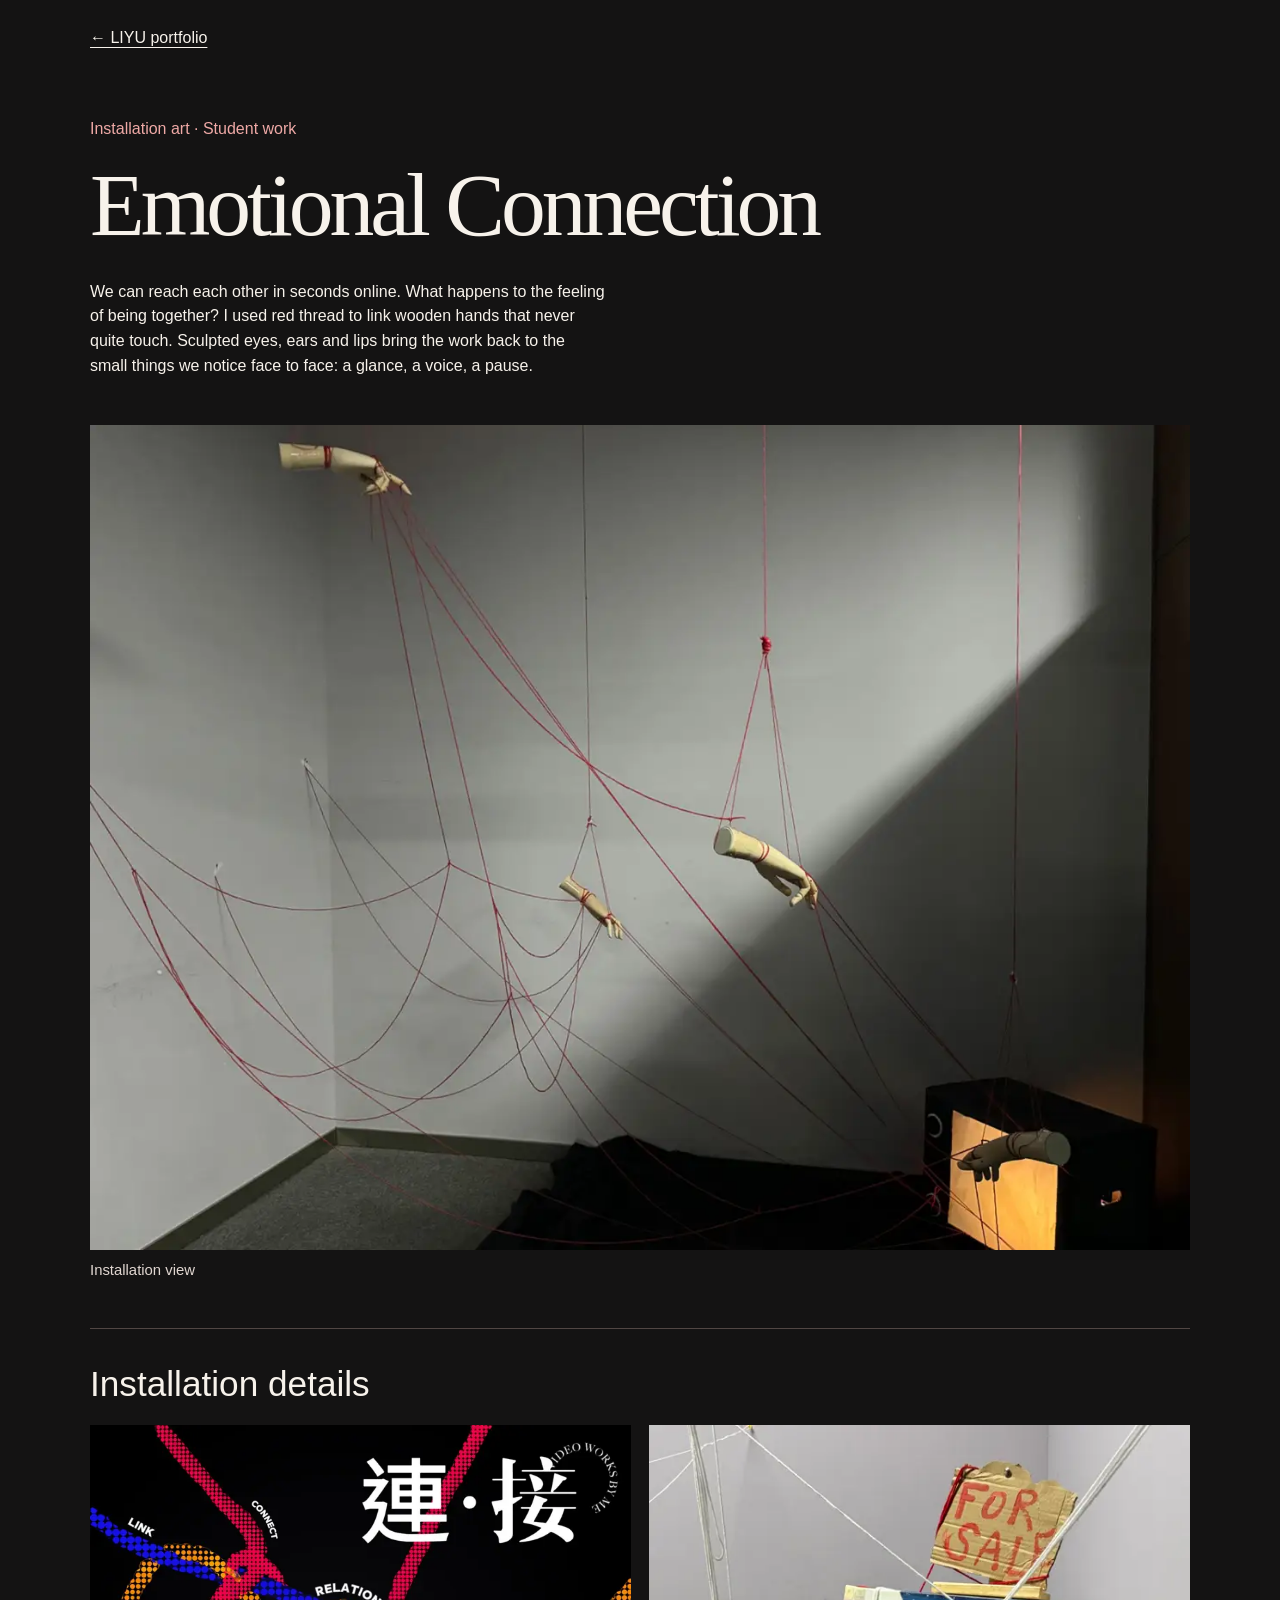
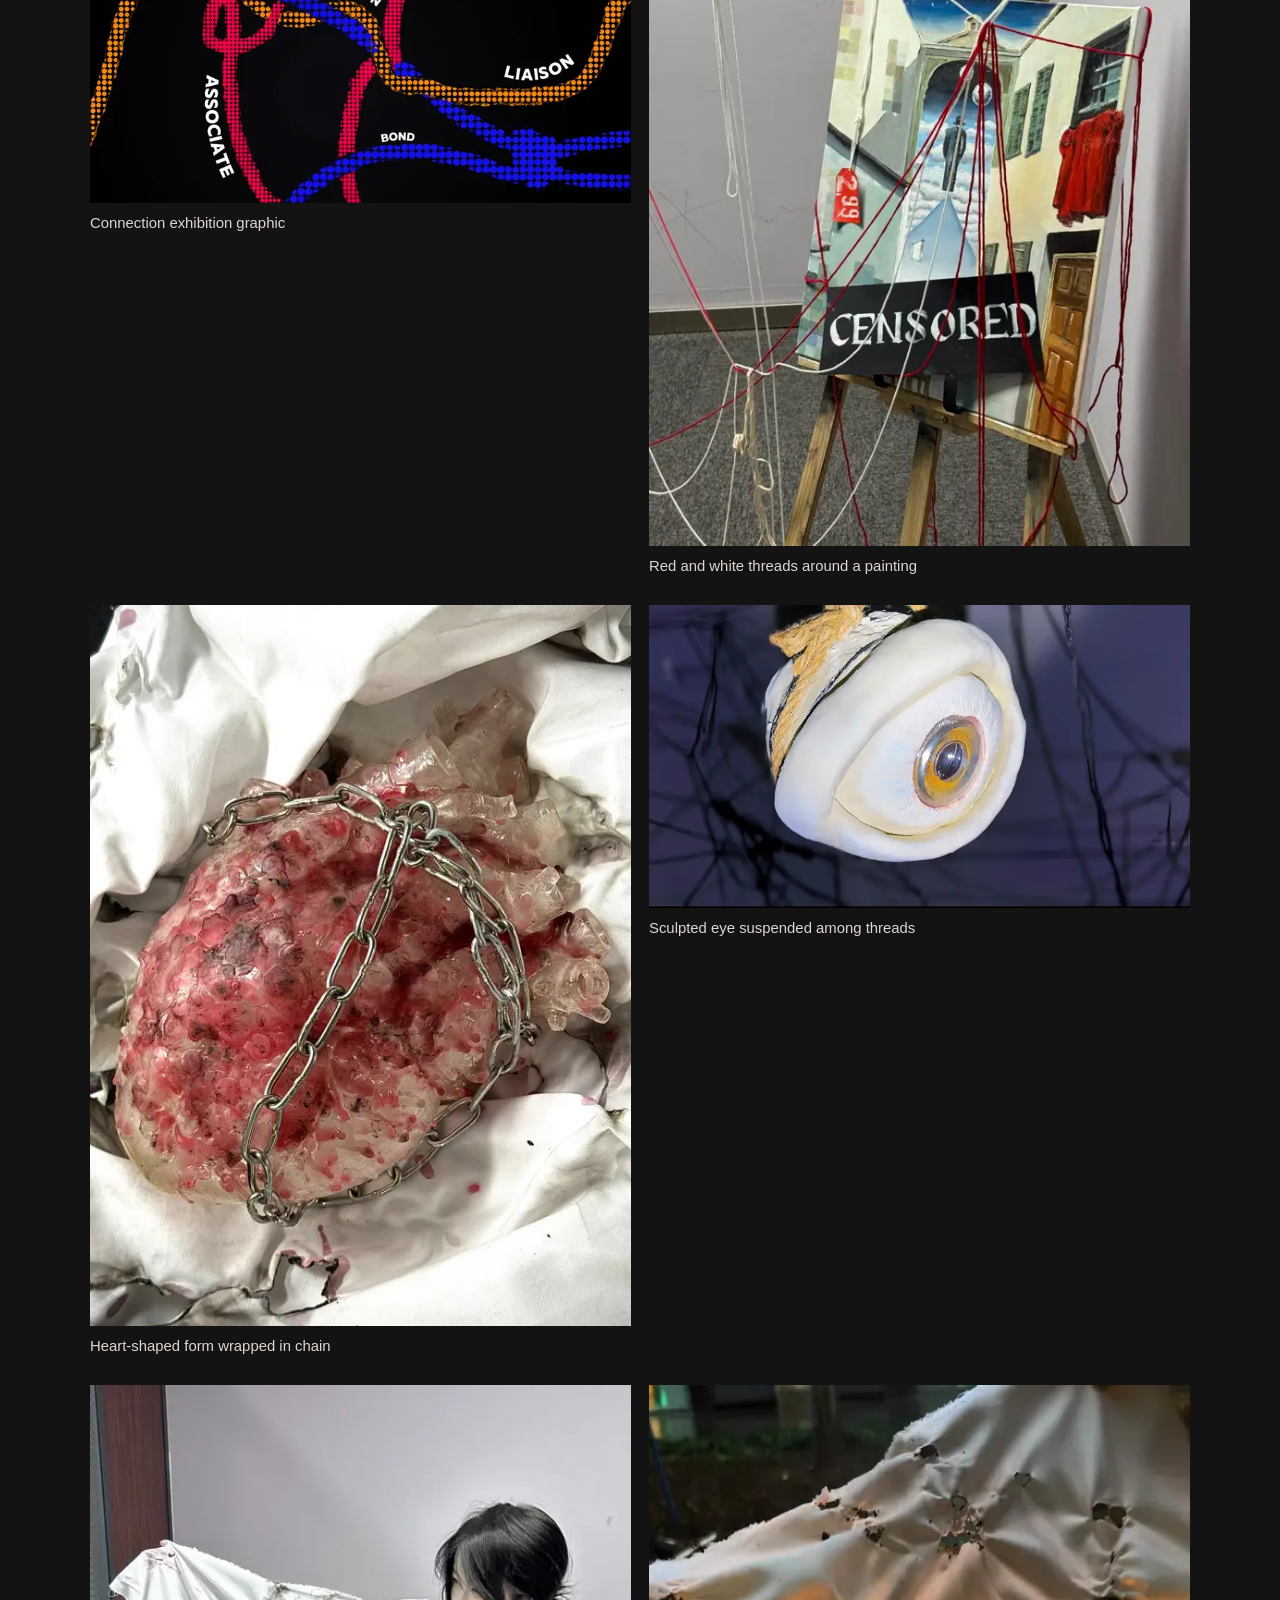
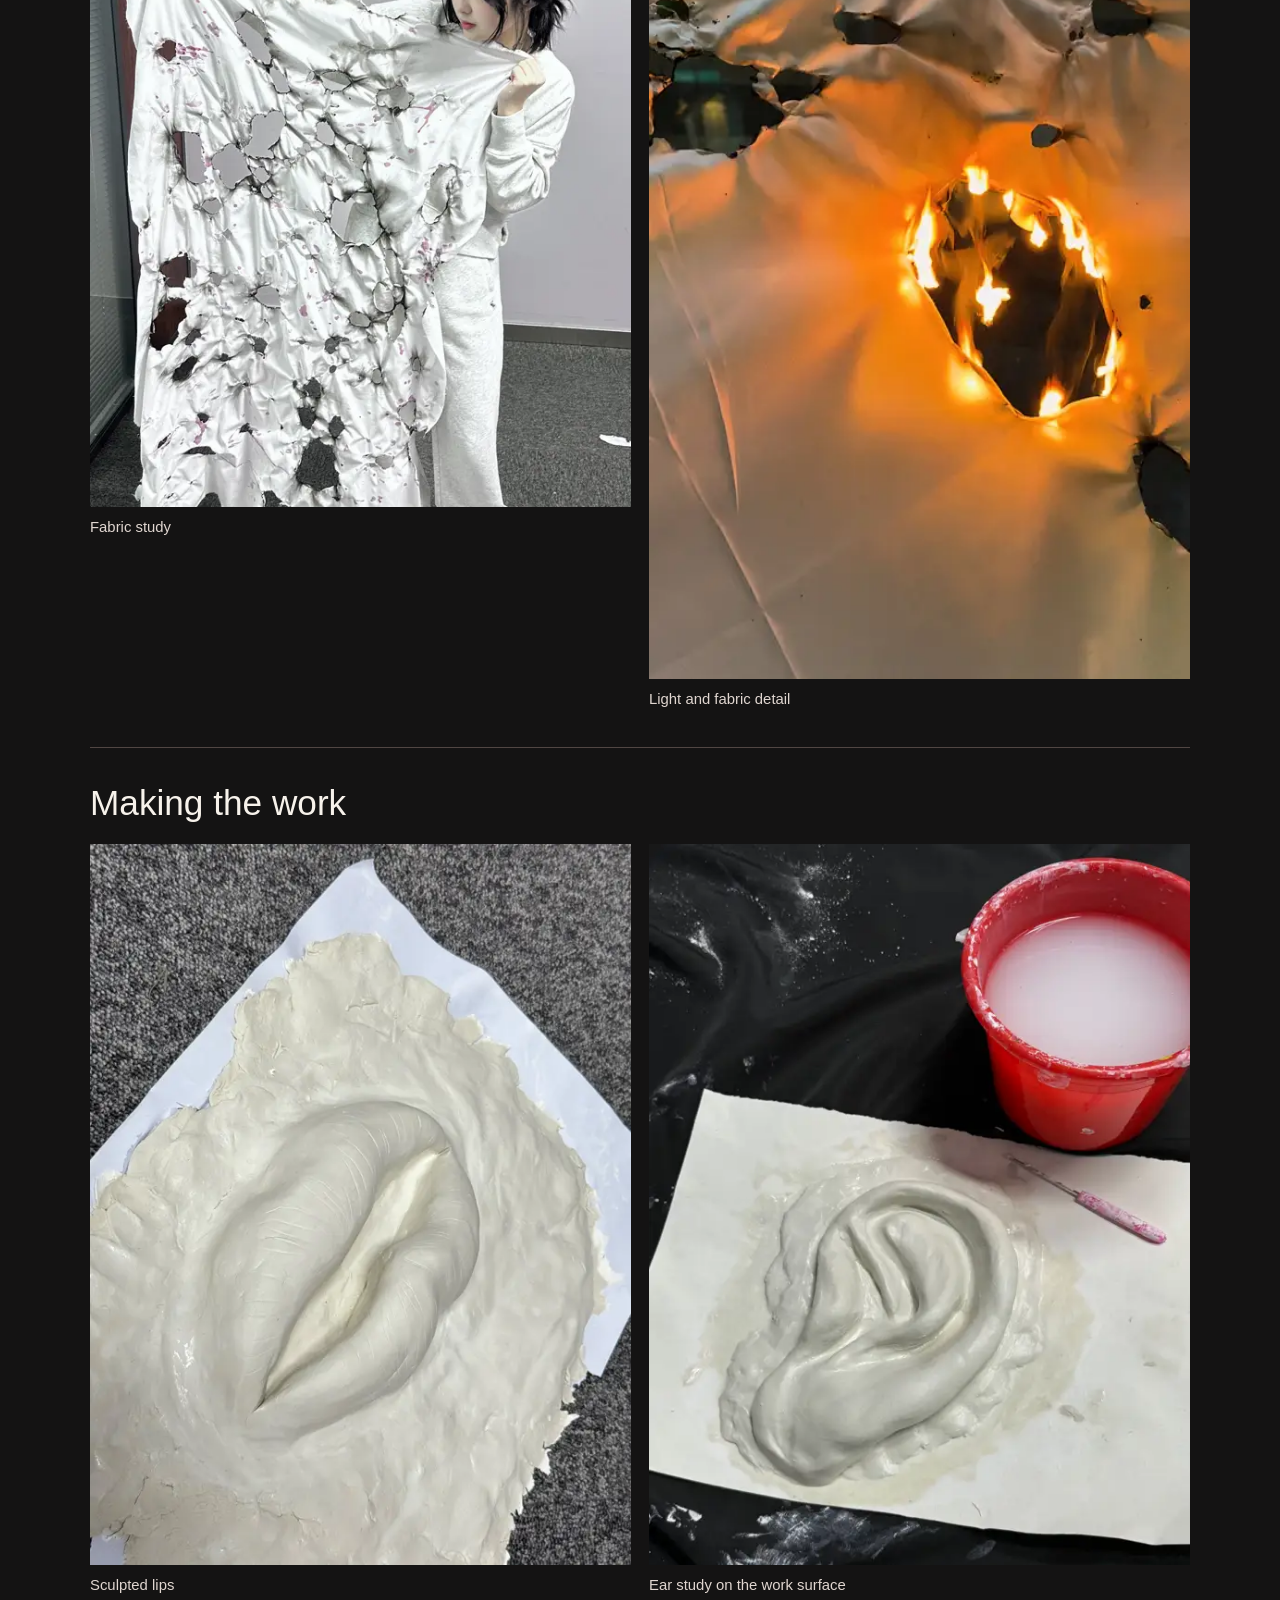
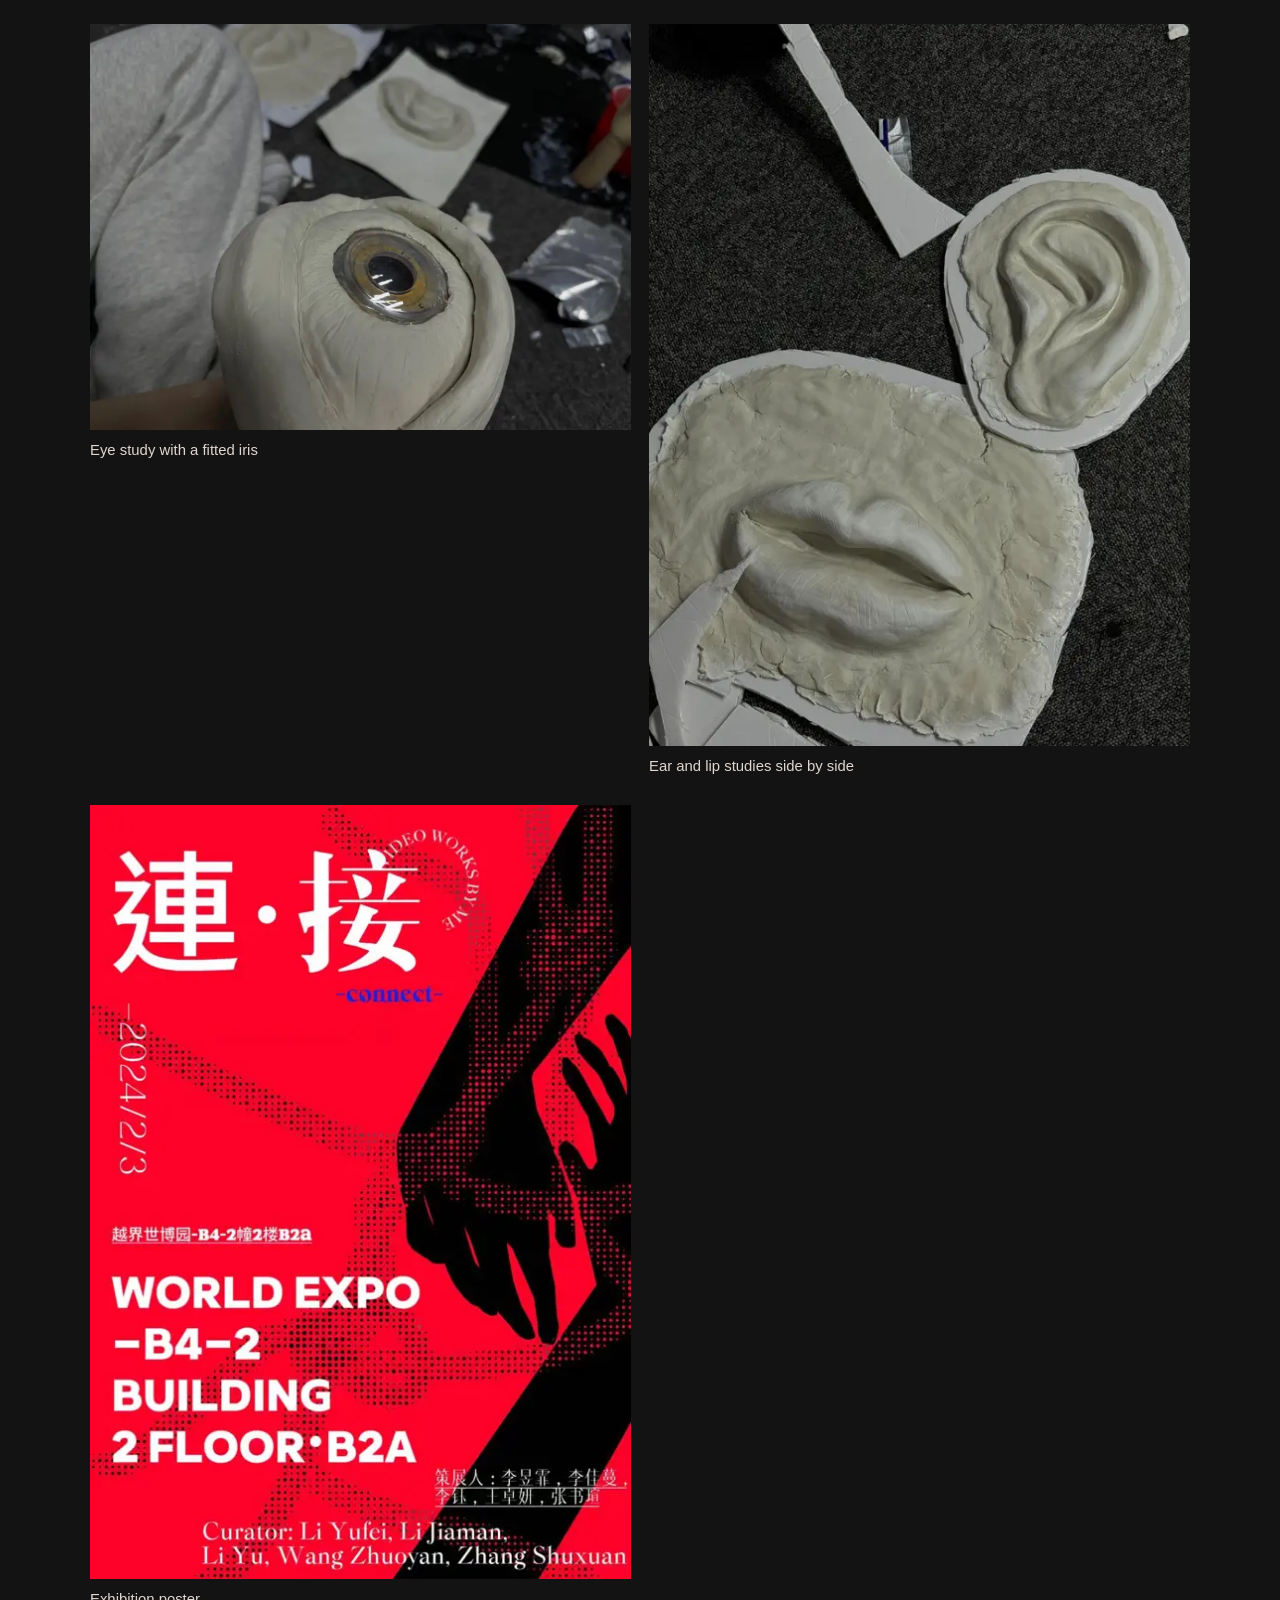
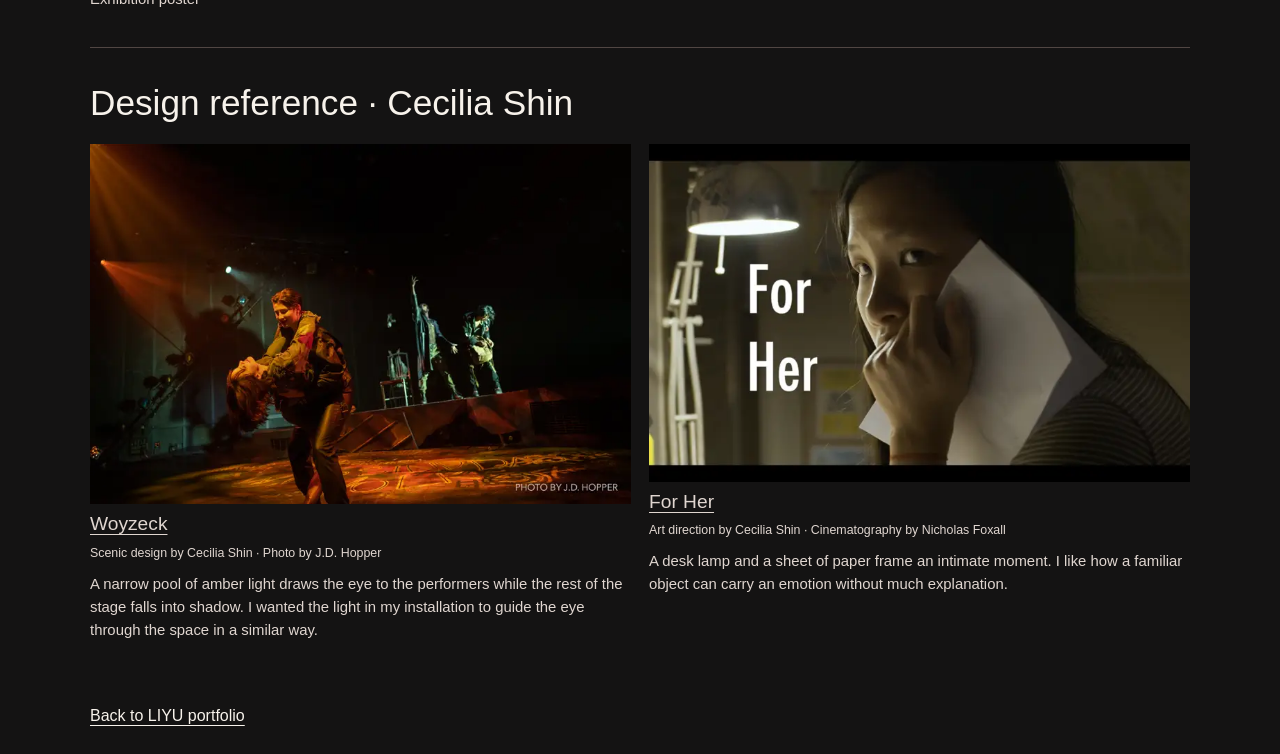
==== emotional-connection.html @ af2cf716 "Add Emotional Connection installation project and design references" ====
<!DOCTYPE html>
<html lang="en">
<head>
<meta charset="utf-8">
<meta name="viewport" content="width=device-width, initial-scale=1">
<title>Emotional Connection — LIYU</title>
<meta name="description" content="An installation by Li Yu about touch and emotional connection in the internet age.">
<style>
*{box-sizing:border-box}
body{margin:0;background:#141313;color:#f7f2eb;font:1rem/1.55 Arial,Helvetica,sans-serif}
main,nav,footer{width:min(1100px,calc(100% - 48px));margin:auto}
nav,footer{padding:26px 0}
a{color:inherit;text-underline-offset:4px}
a:focus-visible{outline:2px solid #efa9a6;outline-offset:5px}
header{padding:40px 0 30px}
header p{max-width:58ch}
.label{color:#efa9a6;margin:0}
h1,h2,h3{font-weight:500;line-height:1.1;margin:0}
h1{font-family:Georgia,serif;font-size:clamp(2.7rem,7vw,5.75rem);letter-spacing:-.045em;margin:.16em 0 .28em}
h2{font-size:clamp(1.45rem,3vw,2.2rem);margin-bottom:21px}
h3{font-size:1.2rem;margin-bottom:6px}
img{width:100%;height:auto;display:block;background:#282525}
figure{margin:0}
figcaption{margin-top:9px;color:#e0d6d0;font-size:.93rem}
figcaption p{margin:.6em 0 0}
section{padding:36px 0;border-top:1px solid #514643}
.wide{margin-bottom:46px}
.grid{display:grid;grid-template-columns:repeat(2,minmax(0,1fr));gap:27px 18px;align-items:start}

@media(max-width:560px){main,nav,footer{width:calc(100% - 32px)}.grid{grid-template-columns:1fr}header{padding-top:22px}}
</style>
</head>
<body>
<nav aria-label="Portfolio"><a href="./">← LIYU portfolio</a></nav>
<main>
<header>
<p class="label">Installation art · Student work</p>
<h1>Emotional Connection</h1>
<p>We can reach each other in seconds online. What happens to the feeling of being together? I used red thread to link wooden hands that never quite touch. Sculpted eyes, ears and lips bring the work back to the small things we notice face to face: a glance, a voice, a pause.</p>
</header>
<figure class="wide"><img src="[data-uri]" width="1280" height="960" alt="Wooden hands suspended among red threads in a room lit from the side" loading="eager" decoding="async"><figcaption>Installation view</figcaption></figure><section><h2>Installation details</h2><div class="grid"><figure><img src="[data-uri]" width="780" height="545" alt="Connection exhibition graphic" loading="lazy" decoding="async"><figcaption>Connection exhibition graphic</figcaption></figure><figure><img src="[data-uri]" width="585" height="780" alt="Red and white threads around a painting" loading="lazy" decoding="async"><figcaption>Red and white threads around a painting</figcaption></figure><figure><img src="[data-uri]" width="585" height="780" alt="Heart-shaped form wrapped in chain" loading="lazy" decoding="async"><figcaption>Heart-shaped form wrapped in chain</figcaption></figure><figure><img src="[data-uri]" width="780" height="437" alt="Sculpted eye suspended among threads" loading="lazy" decoding="async"><figcaption>Sculpted eye suspended among threads</figcaption></figure><figure><img src="[data-uri]" width="585" height="780" alt="Fabric study" loading="lazy" decoding="async"><figcaption>Fabric study</figcaption></figure><figure><img src="[data-uri]" width="472" height="780" alt="Light and fabric detail" loading="lazy" decoding="async"><figcaption>Light and fabric detail</figcaption></figure></div></section><section><h2>Making the work</h2><div class="grid"><figure><img src="[data-uri]" width="585" height="780" alt="Sculpted lips" loading="lazy" decoding="async"><figcaption>Sculpted lips</figcaption></figure><figure><img src="[data-uri]" width="585" height="780" alt="Ear study on the work surface" loading="lazy" decoding="async"><figcaption>Ear study on the work surface</figcaption></figure><figure><img src="[data-uri]" width="780" height="585" alt="Eye study with a fitted iris" loading="lazy" decoding="async"><figcaption>Eye study with a fitted iris</figcaption></figure><figure><img src="[data-uri]" width="585" height="780" alt="Ear and lip studies side by side" loading="lazy" decoding="async"><figcaption>Ear and lip studies side by side</figcaption></figure><figure><img src="[data-uri]" width="545" height="780" alt="Exhibition poster" loading="lazy" decoding="async"><figcaption>Exhibition poster</figcaption></figure></div></section><section><h2>Design reference · Cecilia Shin</h2><div class="grid"><figure><a href="https://www.ceciliashin.com/theater"><img src="[data-uri]" width="780" height="520" alt="Performers on the Woyzeck stage under directional amber light" loading="lazy" decoding="async"></a><figcaption><h3><a href="https://www.ceciliashin.com/theater">Woyzeck</a></h3><small>Scenic design by Cecilia Shin · Photo by J.D. Hopper</small><p>A narrow pool of amber light draws the eye to the performers while the rest of the stage falls into shadow. I wanted the light in my installation to guide the eye through the space in a similar way.</p></figcaption></figure><figure><a href="https://www.ceciliashin.com/film"><img src="[data-uri]" width="780" height="488" alt="For Her film still showing a person holding an envelope beside a desk lamp" loading="lazy" decoding="async"></a><figcaption><h3><a href="https://www.ceciliashin.com/film">For Her</a></h3><small>Art direction by Cecilia Shin · Cinematography by Nicholas Foxall</small><p>A desk lamp and a sheet of paper frame an intimate moment. I like how a familiar object can carry an emotion without much explanation.</p></figcaption></figure></div></section></main><footer><a href="./">Back to LIYU portfolio</a></footer></body></html>
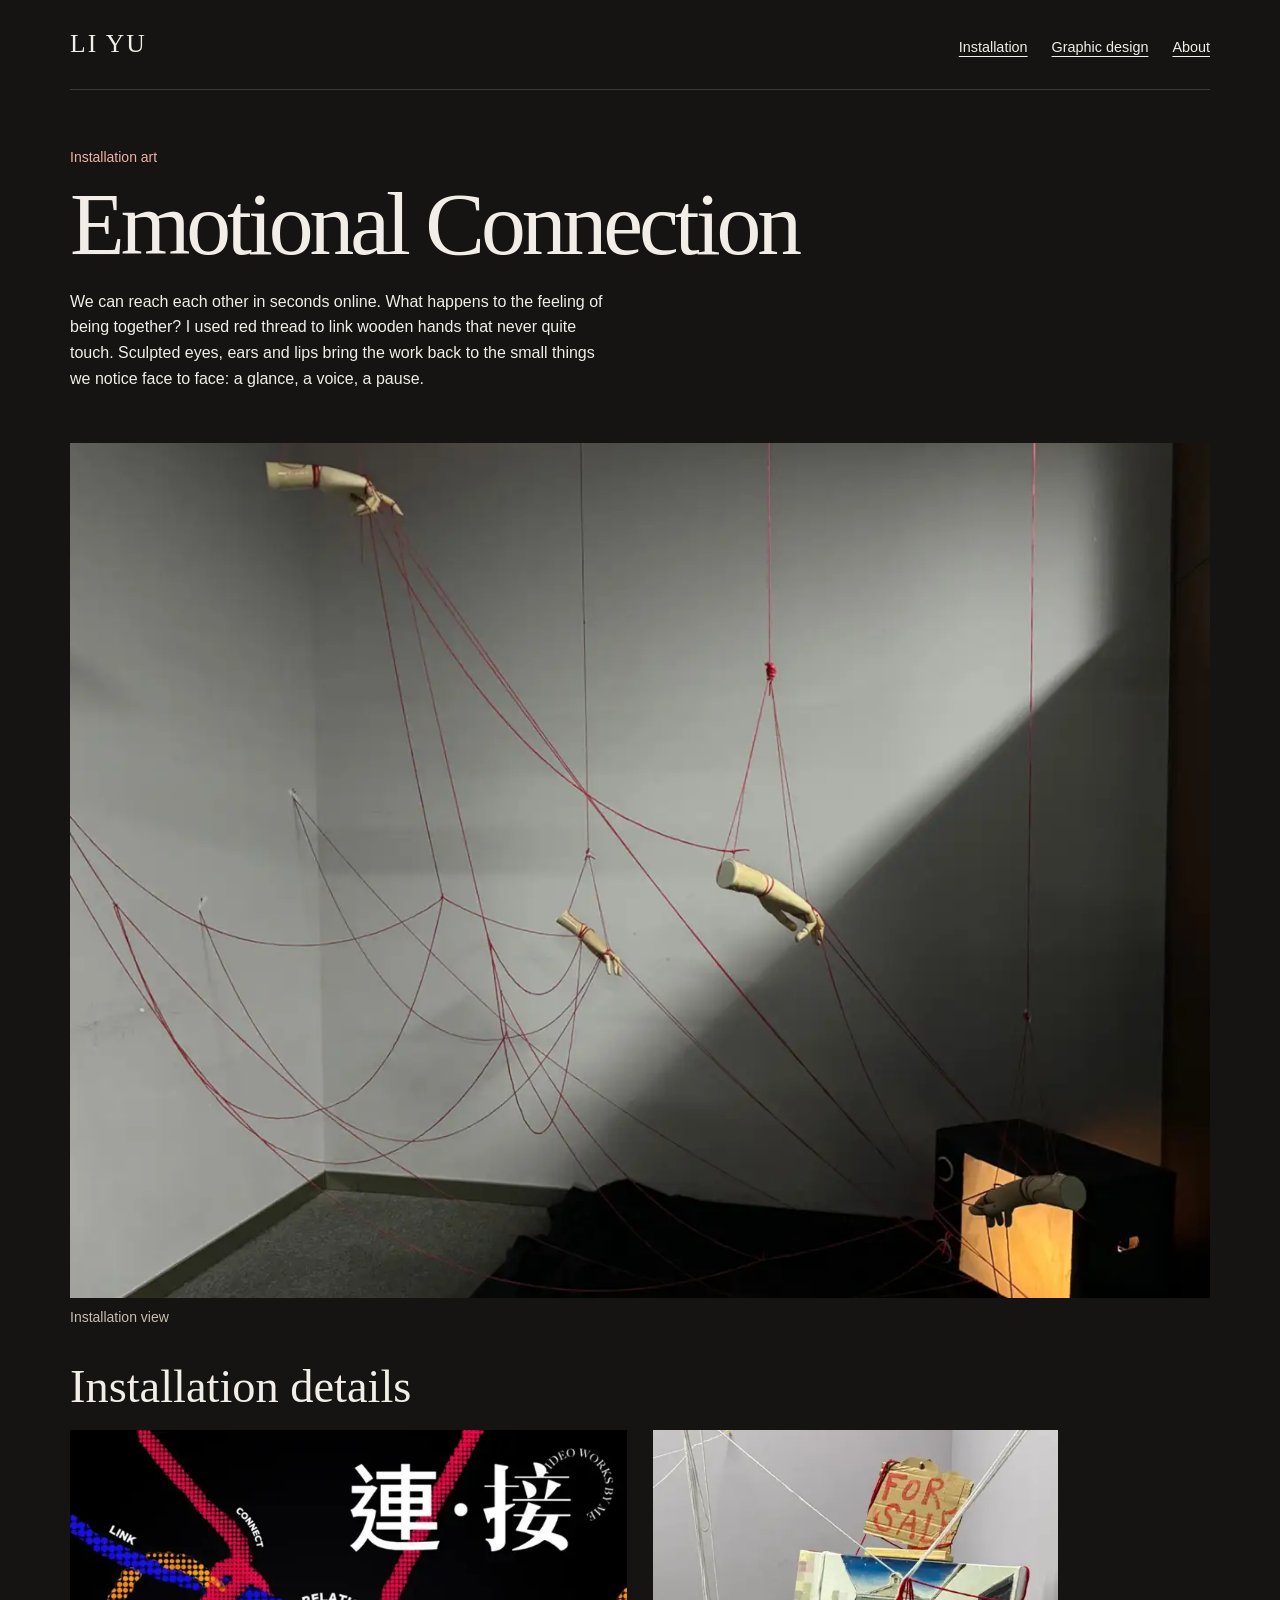
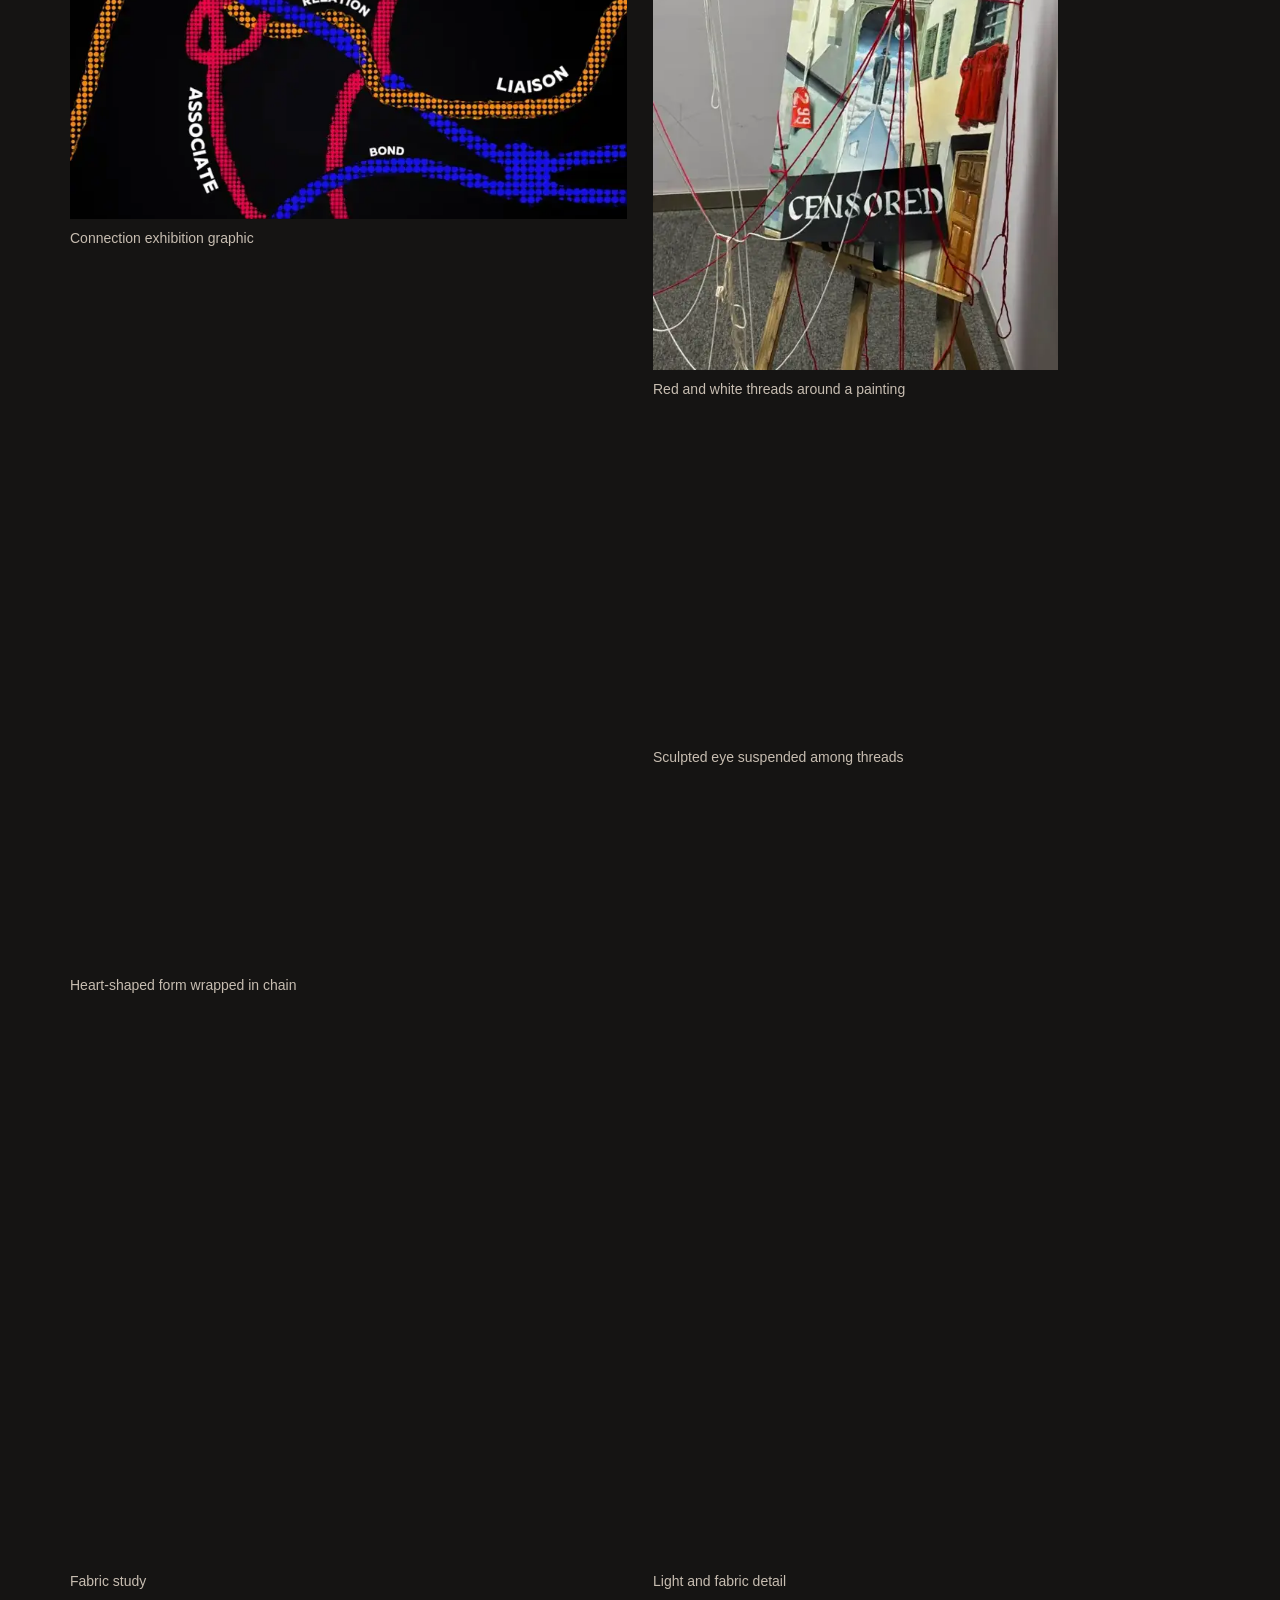
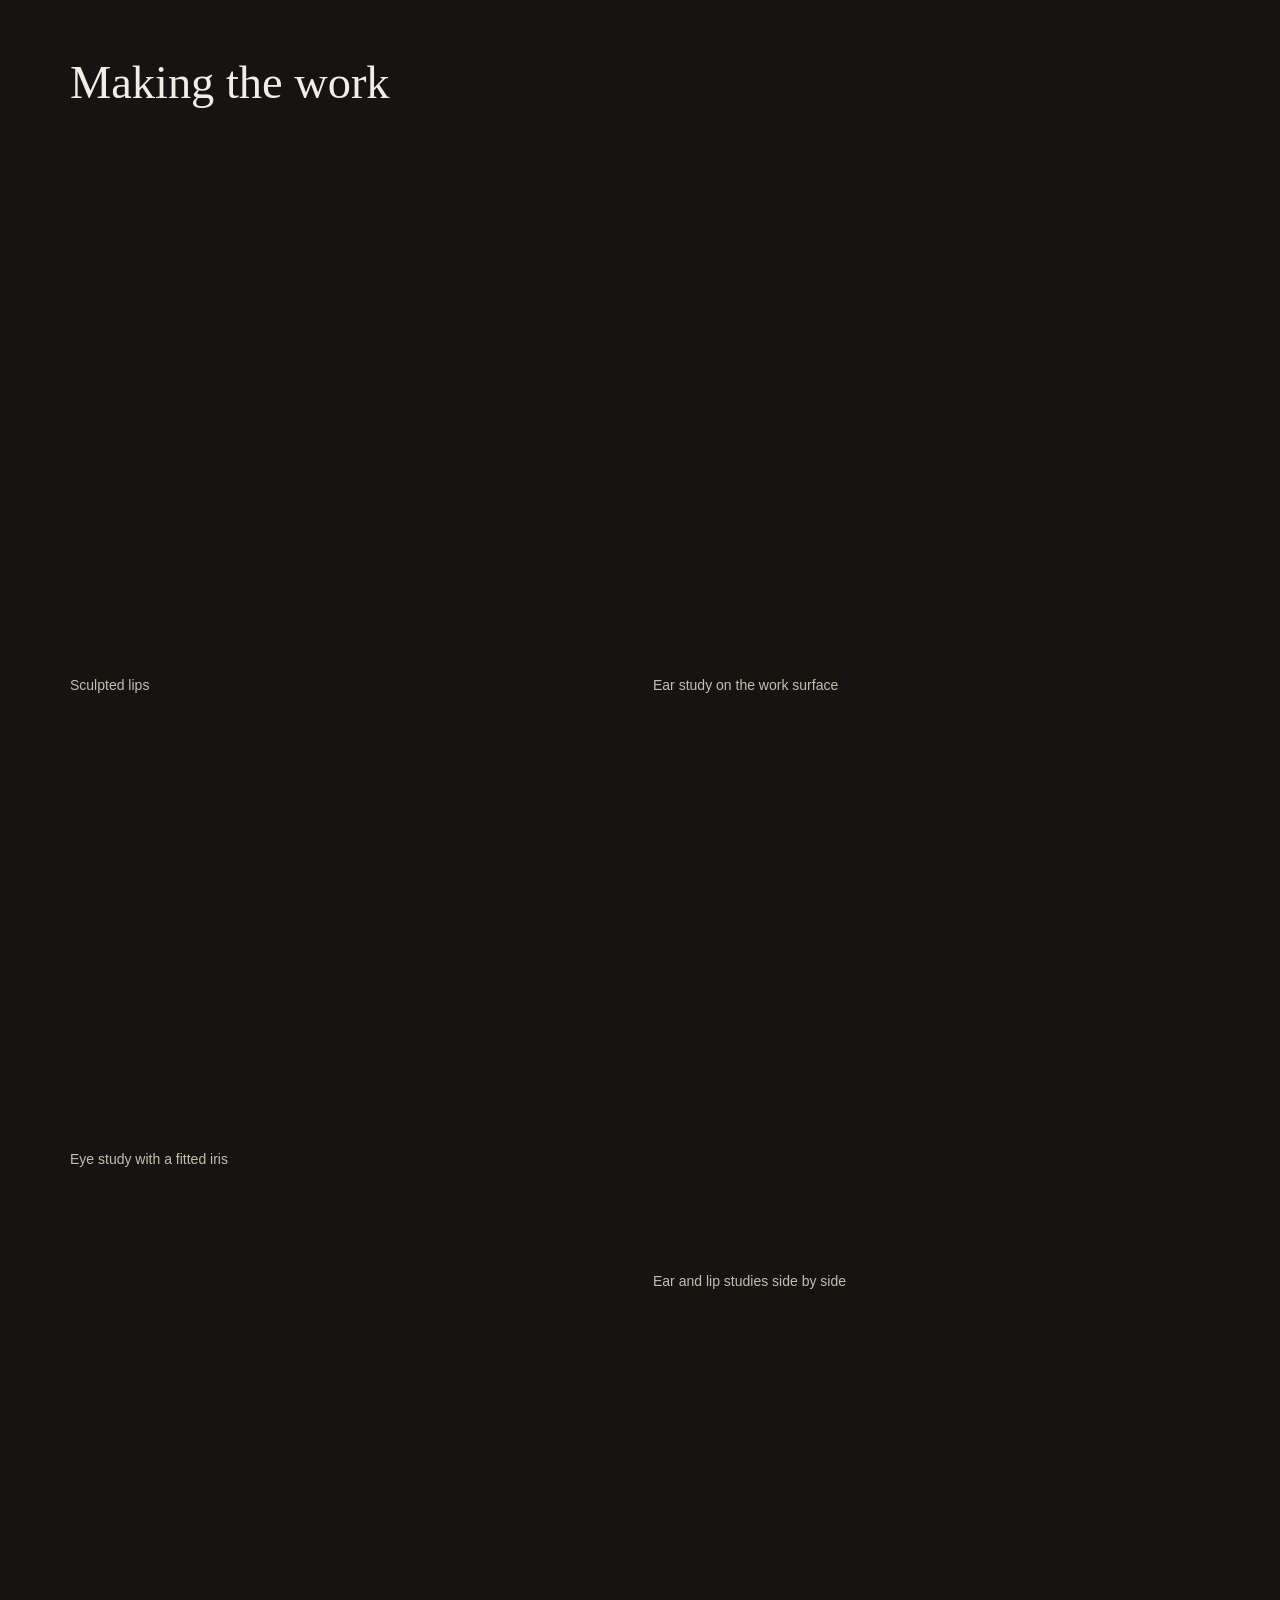
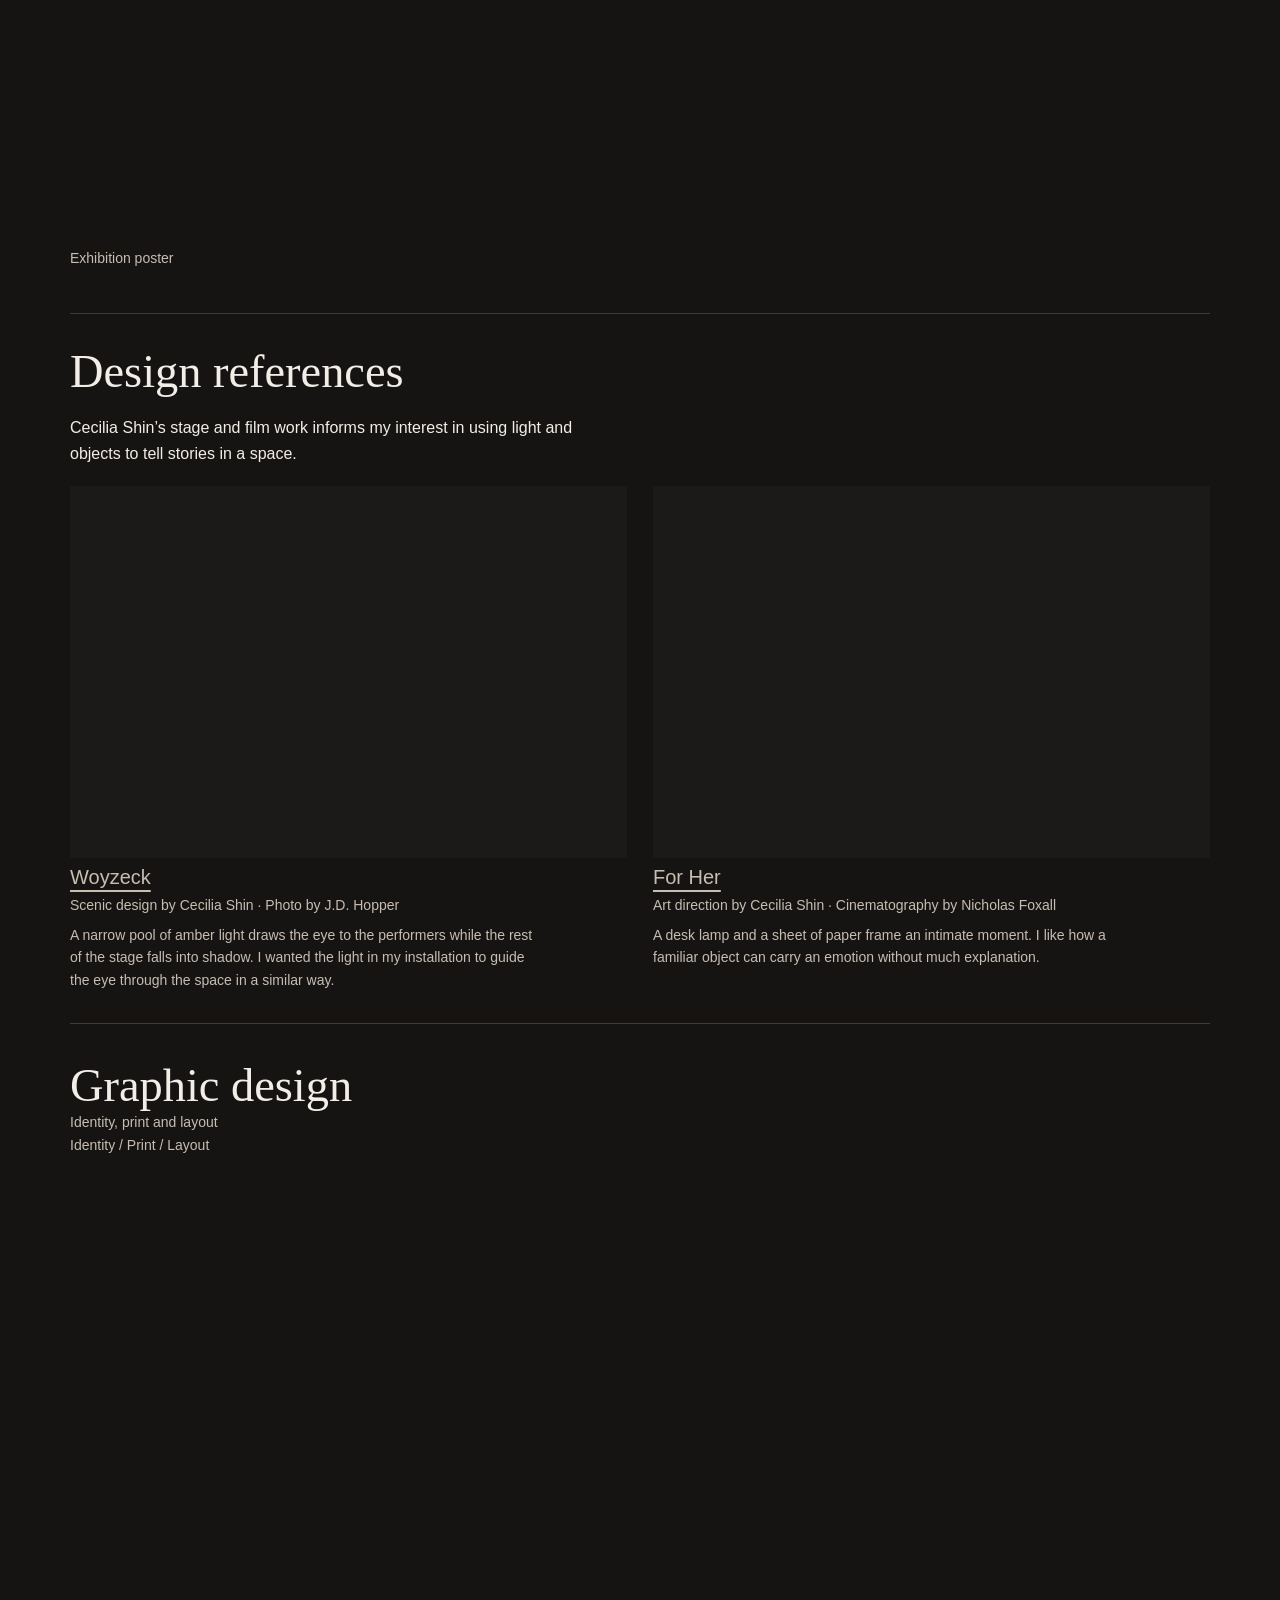
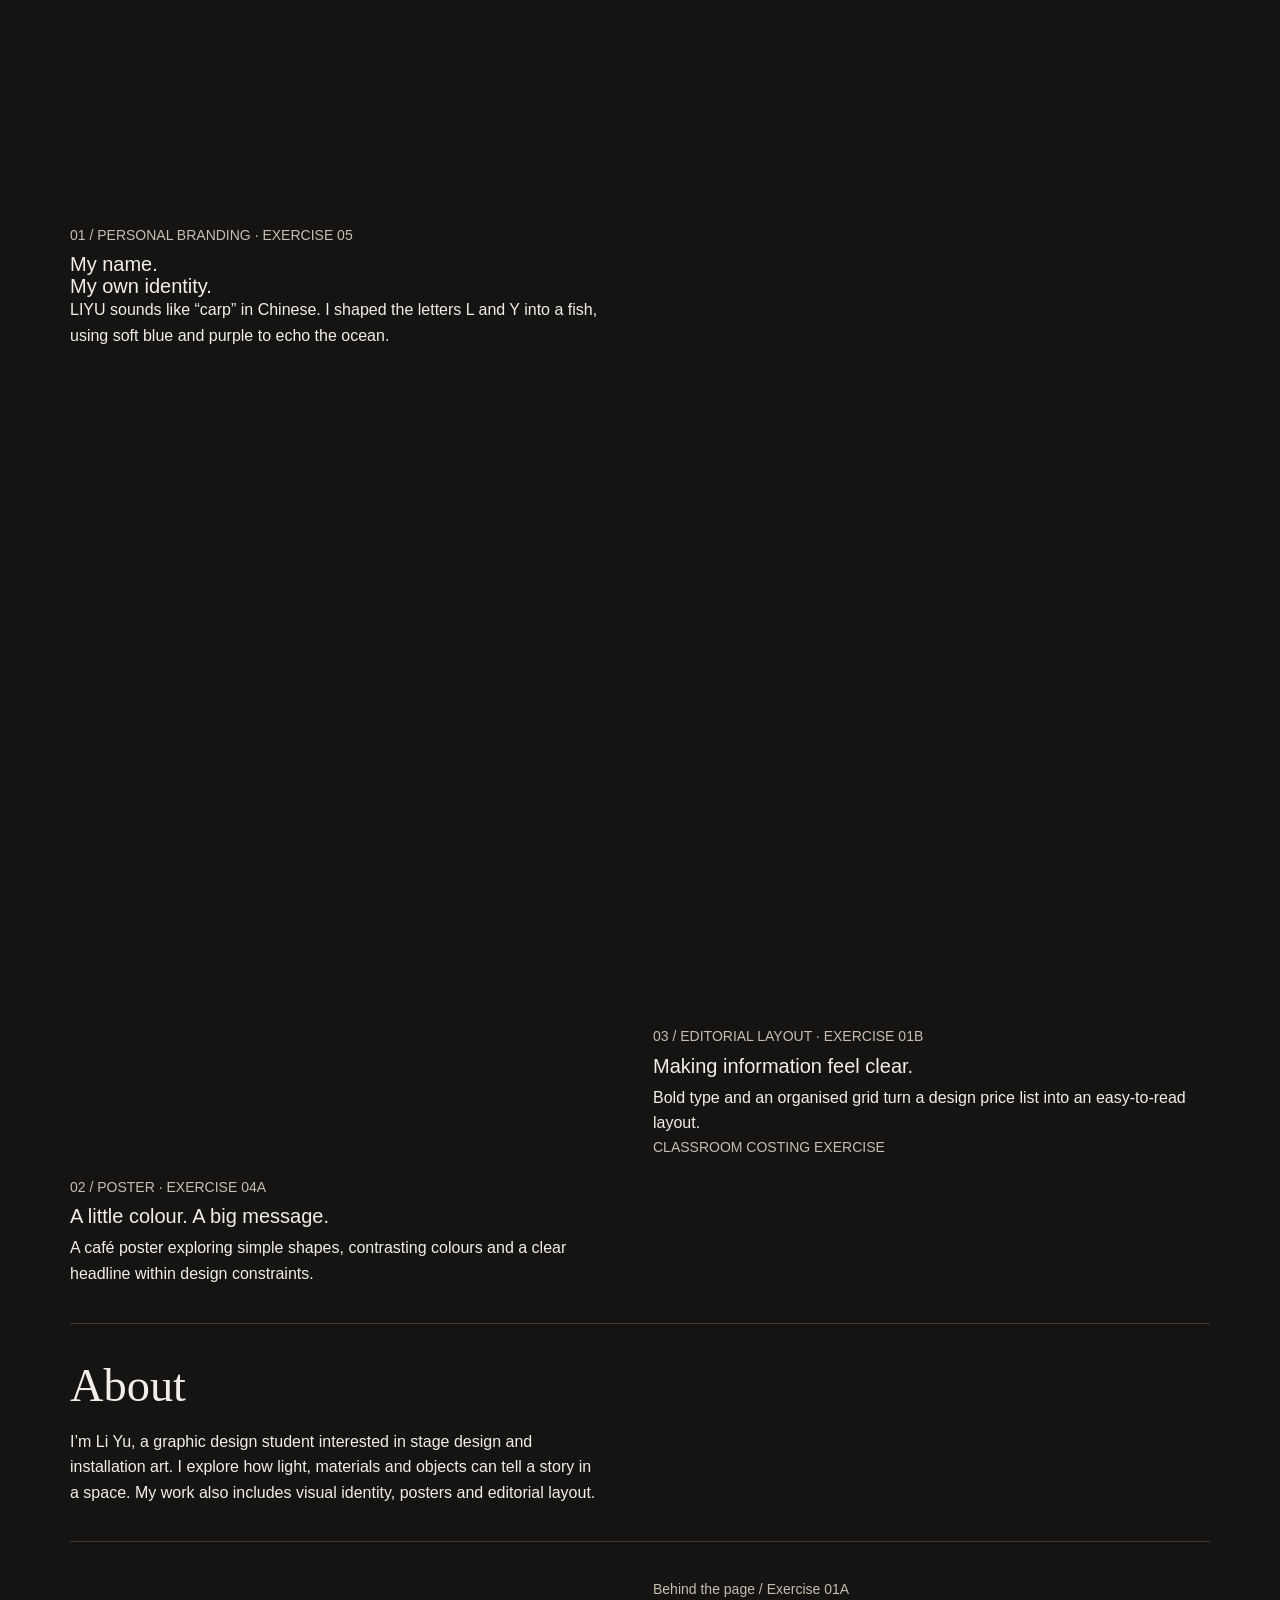
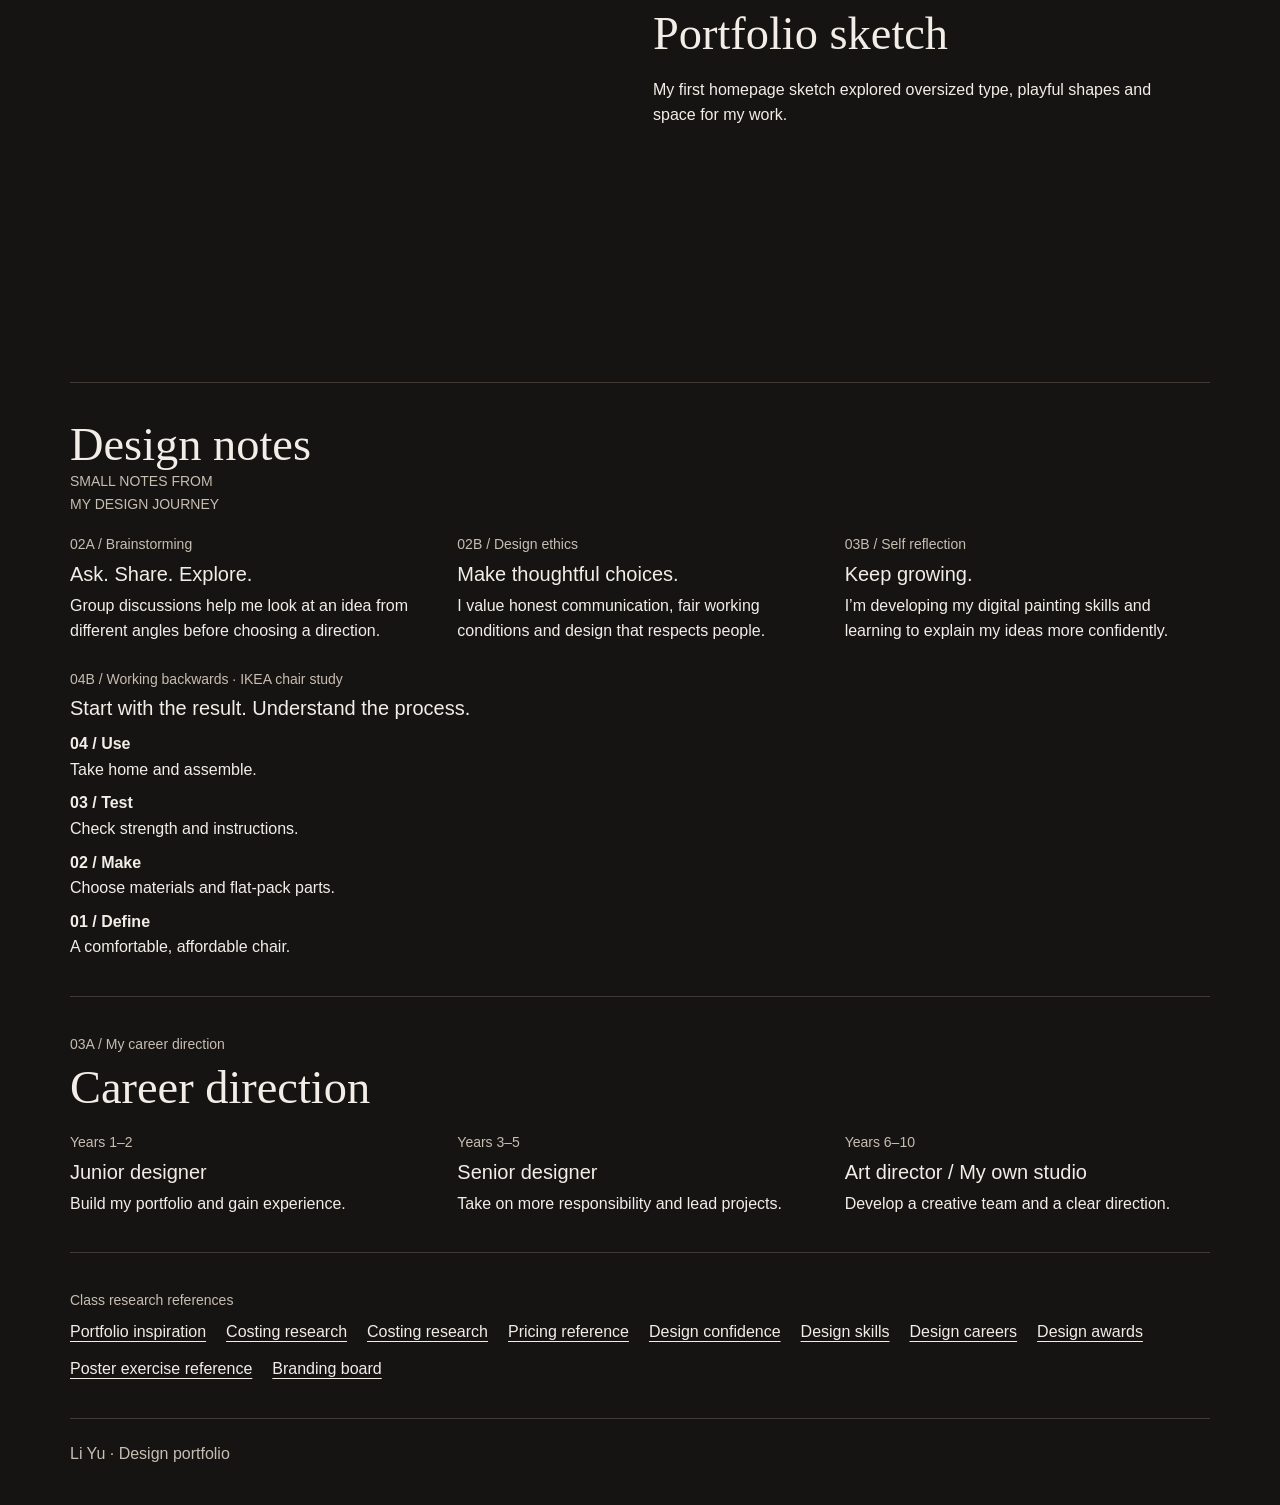
==== commit 2b2c9767: "Forward the old project URL to the integrated portfolio" ====
--- a/emotional-connection.html
+++ b/emotional-connection.html
@@ -1,41 +1 @@
-<!DOCTYPE html>
-<html lang="en">
-<head>
-<meta charset="utf-8">
-<meta name="viewport" content="width=device-width, initial-scale=1">
-<title>Emotional Connection — LIYU</title>
-<meta name="description" content="An installation by Li Yu about touch and emotional connection in the internet age.">
-<style>
-*{box-sizing:border-box}
-body{margin:0;background:#141313;color:#f7f2eb;font:1rem/1.55 Arial,Helvetica,sans-serif}
-main,nav,footer{width:min(1100px,calc(100% - 48px));margin:auto}
-nav,footer{padding:26px 0}
-a{color:inherit;text-underline-offset:4px}
-a:focus-visible{outline:2px solid #efa9a6;outline-offset:5px}
-header{padding:40px 0 30px}
-header p{max-width:58ch}
-.label{color:#efa9a6;margin:0}
-h1,h2,h3{font-weight:500;line-height:1.1;margin:0}
-h1{font-family:Georgia,serif;font-size:clamp(2.7rem,7vw,5.75rem);letter-spacing:-.045em;margin:.16em 0 .28em}
-h2{font-size:clamp(1.45rem,3vw,2.2rem);margin-bottom:21px}
-h3{font-size:1.2rem;margin-bottom:6px}
-img{width:100%;height:auto;display:block;background:#282525}
-figure{margin:0}
-figcaption{margin-top:9px;color:#e0d6d0;font-size:.93rem}
-figcaption p{margin:.6em 0 0}
-section{padding:36px 0;border-top:1px solid #514643}
-.wide{margin-bottom:46px}
-.grid{display:grid;grid-template-columns:repeat(2,minmax(0,1fr));gap:27px 18px;align-items:start}
-
-@media(max-width:560px){main,nav,footer{width:calc(100% - 32px)}.grid{grid-template-columns:1fr}header{padding-top:22px}}
-</style>
-</head>
-<body>
-<nav aria-label="Portfolio"><a href="./">← LIYU portfolio</a></nav>
-<main>
-<header>
-<p class="label">Installation art · Student work</p>
-<h1>Emotional Connection</h1>
-<p>We can reach each other in seconds online. What happens to the feeling of being together? I used red thread to link wooden hands that never quite touch. Sculpted eyes, ears and lips bring the work back to the small things we notice face to face: a glance, a voice, a pause.</p>
-</header>
-<figure class="wide"><img src="[data-uri]" width="1280" height="960" alt="Wooden hands suspended among red threads in a room lit from the side" loading="eager" decoding="async"><figcaption>Installation view</figcaption></figure><section><h2>Installation details</h2><div class="grid"><figure><img src="[data-uri]" width="780" height="545" alt="Connection exhibition graphic" loading="lazy" decoding="async"><figcaption>Connection exhibition graphic</figcaption></figure><figure><img src="[data-uri]" width="585" height="780" alt="Red and white threads around a painting" loading="lazy" decoding="async"><figcaption>Red and white threads around a painting</figcaption></figure><figure><img src="[data-uri]" width="585" height="780" alt="Heart-shaped form wrapped in chain" loading="lazy" decoding="async"><figcaption>Heart-shaped form wrapped in chain</figcaption></figure><figure><img src="[data-uri]" width="780" height="437" alt="Sculpted eye suspended among threads" loading="lazy" decoding="async"><figcaption>Sculpted eye suspended among threads</figcaption></figure><figure><img src="[data-uri]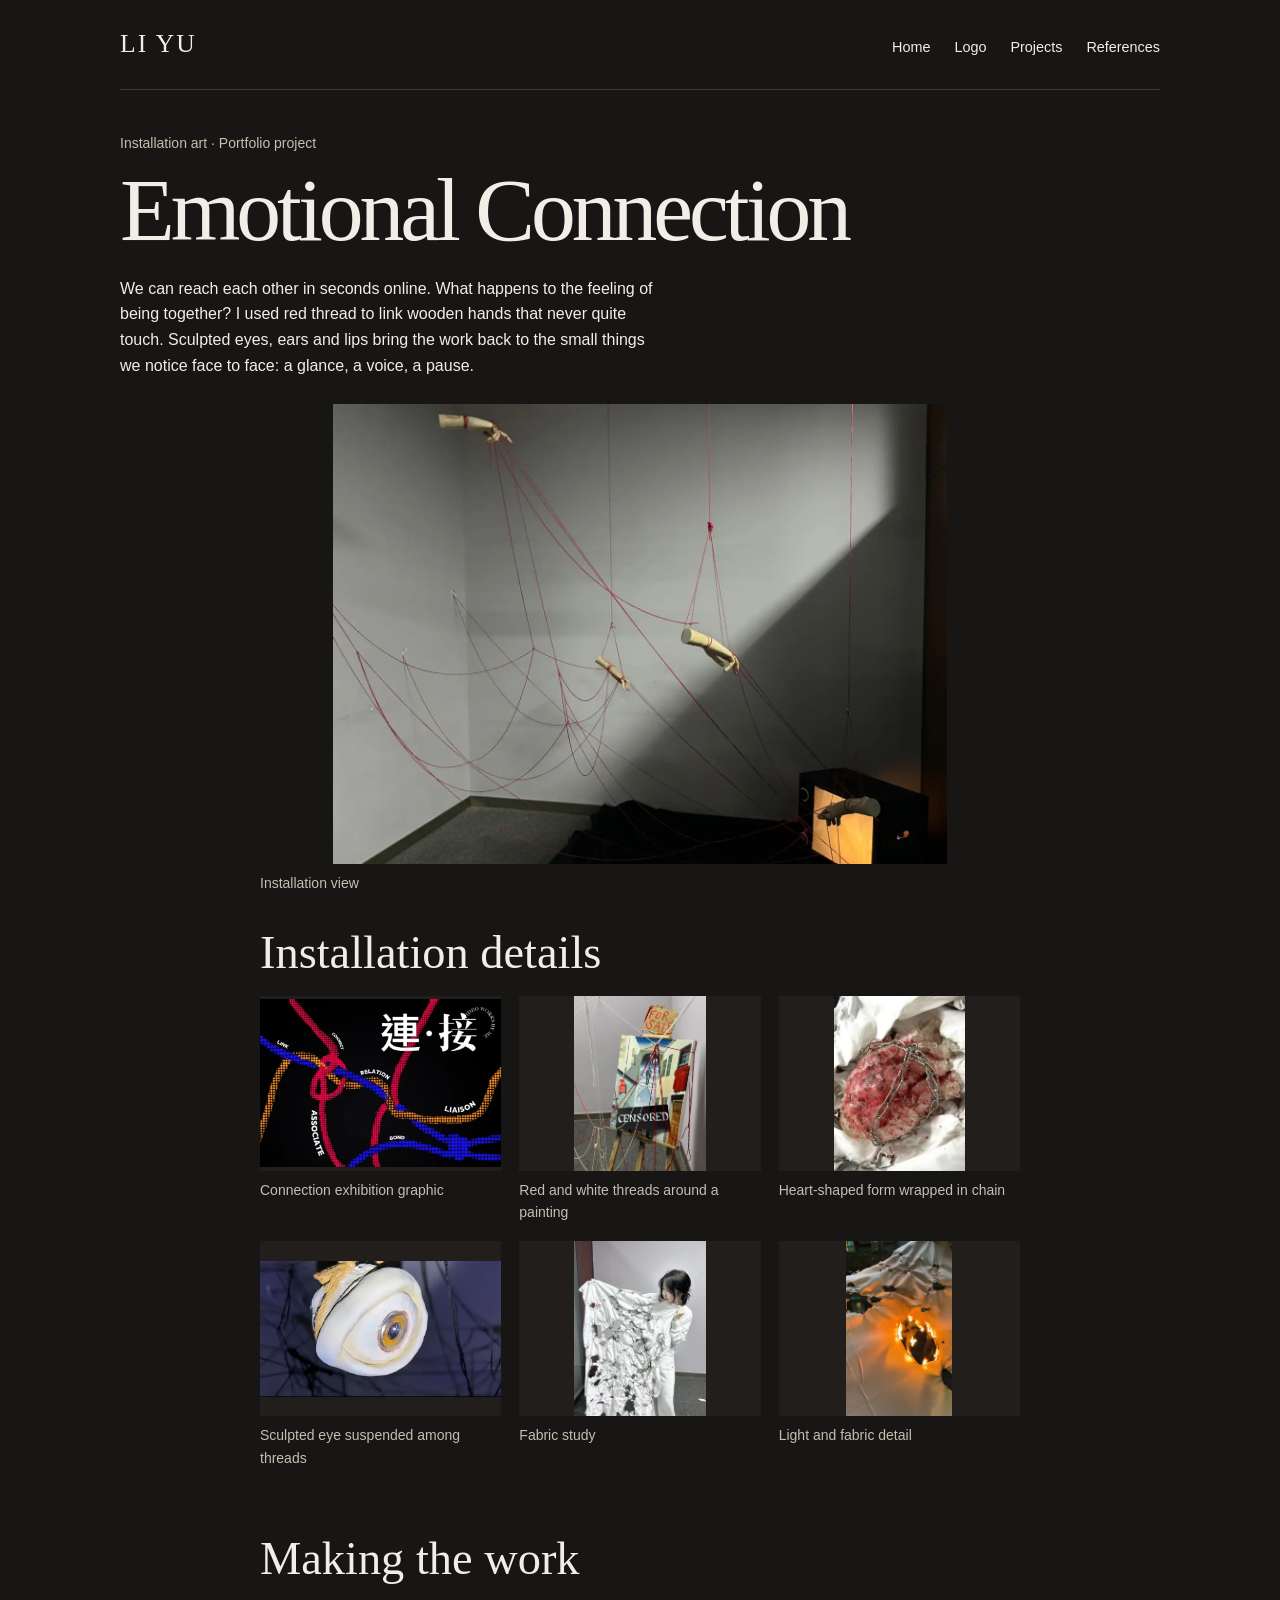
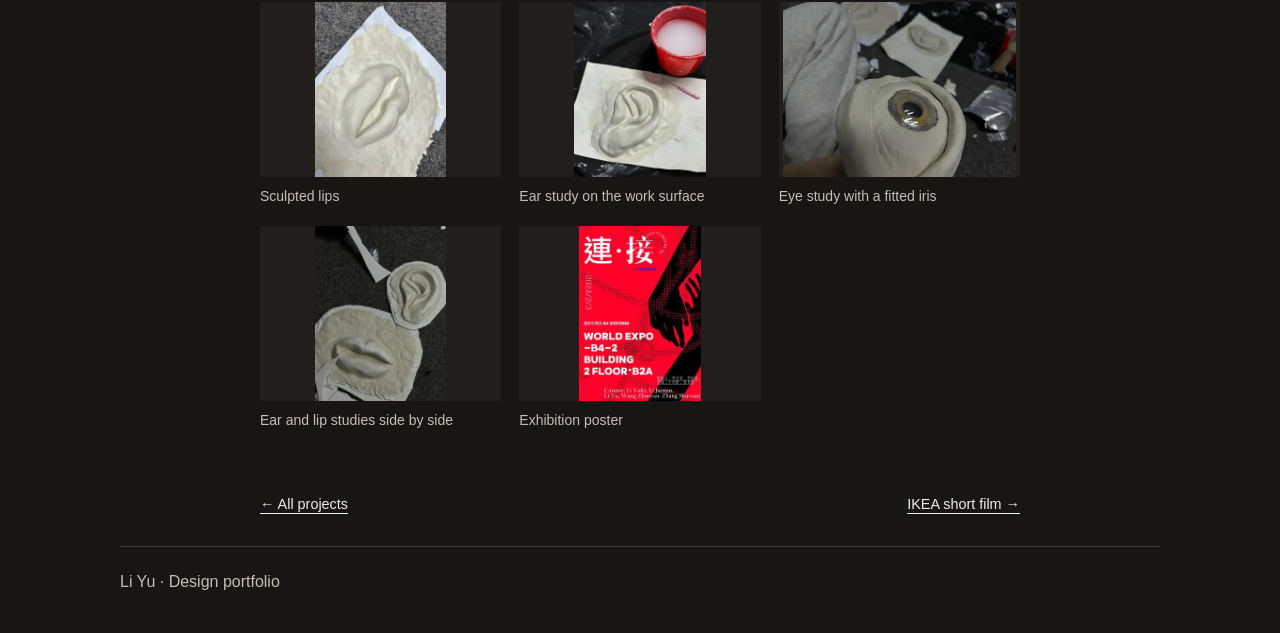
==== commit 6824fab6: "Present installation in a compact project gallery" ====
--- a/emotional-connection.html
+++ b/emotional-connection.html
@@ -1 +1,86 @@
-<!doctype html><html lang="en"><meta charset="utf-8"><meta name="viewport" content="width=device-width,initial-scale=1"><meta http-equiv="refresh" content="0; url=./#installation"><title>Emotional Connection — Li Yu</title><a href="./#installation">View Emotional Connection in the LIYU portfolio</a></html>
+<!doctype html><html lang="en"><head><meta charset="utf-8"><meta name="viewport" content="width=device-width,initial-scale=1"><title>Emotional Connection | Li Yu</title><style>
+:root{color-scheme:dark;--ink:#f2eee7;--muted:#c7bdb1;--line:#403934;--accent:#efb1a5}
+*{box-sizing:border-box}
+body{margin:0;background:#151413;color:var(--ink);font:1rem/1.6 Arial,Helvetica,sans-serif}
+.site-header,main,.site-footer{width:min(1140px,calc(100% - 64px));margin-inline:auto}
+.site-header{display:flex;align-items:baseline;justify-content:space-between;gap:16px;flex-wrap:wrap;padding:24px 0;border-bottom:1px solid var(--line)}
+.site-name{font-family:Georgia,serif;font-size:1.6rem;letter-spacing:.08em;text-decoration:none}
+nav{display:flex;gap:12px 24px;flex-wrap:wrap;font-size:.9rem}
+a{color:inherit;text-underline-offset:.28em}
+a:hover{color:var(--accent)}
+a:focus-visible{outline:2px solid var(--accent);outline-offset:4px}
+section[id]{scroll-margin-top:18px}
+h1,h2,h3,p,figure{margin:0}
+h1,h2,h3{font-weight:400;line-height:1.1}
+h1,h2{font-family:Georgia,serif}
+h1{font-size:clamp(2.6rem,7vw,6rem);letter-spacing:-.045em}
+h2{font-size:clamp(1.65rem,4vw,2.9rem)}
+h3{font-size:1.25rem}
+p{max-width:60ch}
+p+p{margin-top:.7em}
+img{display:block;width:100%;height:auto}
+figcaption,.mini-label,.eyebrow,small,.sectiontitle p{color:var(--muted);font-size:.875rem}
+figcaption{padding-top:8px}
+figcaption p{margin-top:8px}
+.eyebrow,.mini-label{display:block;margin-bottom:7px}
+.lead{padding:56px 0 24px}
+.lead .eyebrow{color:var(--accent)}
+.lead p{margin:15px 0 28px}
+.gallery,.references{padding:32px 0}
+.gallery h2,.references h2,.process h2,.about h2,.sectiontitle,.future h2{margin-bottom:18px}
+.grid,.pair,.process-grid{display:grid;grid-template-columns:repeat(2,minmax(0,1fr));gap:26px;align-items:start}
+.gallery img{max-height:540px;object-fit:contain;object-position:left center}
+.gallery .poster img{max-height:520px}
+.references{border-top:1px solid var(--line);margin-top:12px}
+.reference-intro{margin-bottom:20px}
+.references h3{margin-bottom:6px}
+.references img{aspect-ratio:3/2;object-fit:contain;background:#1c1a18}
+main>section:not(.installation),.sources{border-top:1px solid var(--line);padding:36px 0}
+.feature{margin-bottom:30px}
+.feature img{max-height:650px;object-fit:contain;object-position:left center}
+.copy{padding-top:10px}
+.copy p,.note-card p,.timeline p{margin-top:8px}
+.notes,.timeline{display:grid;grid-template-columns:repeat(3,minmax(0,1fr));gap:22px}
+.chair{margin-top:24px}
+.chair-flow{display:grid;gap:8px;margin-top:12px}
+.sources p{max-width:none;display:flex;gap:12px 20px;flex-wrap:wrap}
+.site-footer{border-top:1px solid var(--line);padding:22px 0 38px;color:var(--muted)}
+@media(max-width:650px){.site-header,main,.site-footer{width:calc(100% - 32px)}.lead{padding-top:34px}.grid,.pair,.process-grid,.notes,.timeline{grid-template-columns:1fr}.site-header{padding:16px 0}}
+
+body{background:#171614}
+.site-header,main,.site-footer{width:min(1040px,calc(100% - 64px))}
+.site-header nav a{text-decoration:none}
+.site-header nav a:hover{text-decoration:underline}
+.home-intro{padding:70px 0 52px}
+.home-intro p,.project-intro p{margin-top:16px}
+.project-intro{padding:42px 0 26px}
+.work-grid,.art-row{display:grid;grid-template-columns:repeat(2,minmax(0,1fr));gap:24px;align-items:start}
+.art-row{align-items:center}
+.art-row img{max-height:530px;object-fit:contain;object-position:left center}
+.work-card{display:block;text-decoration:none}
+.work-card h3{margin:12px 0 4px}
+.work-card img{aspect-ratio:16/9;object-fit:cover}
+.work-card:hover img{opacity:.88}
+.project-media{width:min(760px,100%);margin-inline:auto}
+.project-media>.feature-image img{max-height:460px;object-fit:contain}
+.project-media .grid{grid-template-columns:repeat(3,minmax(0,1fr));gap:18px}
+.project-media .grid img{width:100%;height:clamp(100px,18vw,175px);object-fit:contain;object-position:center;background:#211e1b}
+.gallery figure a:focus-visible{display:block}
+.references .grid img{max-height:260px}
+.gallery figure a:hover img{opacity:.85}
+.end-nav{display:flex;justify-content:space-between;gap:16px;margin:30px auto}
+@media(max-width:650px){.site-header,main,.site-footer{width:calc(100% - 32px)}.art-row,.work-grid{grid-template-columns:1fr}.project-media .grid{grid-template-columns:repeat(2,minmax(0,1fr))}.home-intro{padding:44px 0 34px}}
+
+.gallery button{display:block;width:100%;border:0;padding:0;background:transparent;cursor:zoom-in}dialog{max-width:min(90vw,1000px);max-height:90vh;background:#211e1b;color:inherit;border:1px solid var(--line)}dialog::backdrop{background:#000b}dialog img{max-height:72vh;object-fit:contain}dialog button{margin-bottom:10px;padding:.35em .7em}</style></head>
+<body><header class="site-header"><a class="site-name" href="./">LI YU</a><nav aria-label="Portfolio"><a href="./">Home</a><a href="./#identity">Logo</a><a href="./#projects">Projects</a><a href="./#design-references">References</a></nav></header>
+<main><header class="project-intro"><span class="eyebrow">Installation art · Portfolio project</span><h1>Emotional Connection</h1><p>We can reach each other in seconds online. What happens to the feeling of being together? I used red thread to link wooden hands that never quite touch. Sculpted eyes, ears and lips bring the work back to the small things we notice face to face: a glance, a voice, a pause.</p></header><div class="project-media"><figure class="feature-image"><img src="[data-uri]" width="1280" height="960" alt="Wooden hands suspended among red threads in a room lit from the side" loading="eager" decoding="async"><figcaption>Installation view</figcaption></figure><section class="gallery"><h2>Installation details</h2><div class="grid"><figure><button type="button" data-enlarge="" aria-label="Enlarge Connection exhibition graphic"><img src="[data-uri]" width="740" height="517" alt="Connection exhibition graphic" loading="lazy" decoding="async"></button><figcaption>Connection exhibition graphic</figcaption></figure><figure><button type="button" data-enlarge="" aria-label="Enlarge Red and white threads around a painting"><img src="[data-uri]" width="555" height="740" alt="Red and white threads around a painting" loading="lazy" decoding="async"></button><figcaption>Red and white threads around a painting</figcaption></figure><figure><button type="button" data-enlarge="" aria-label="Enlarge Heart-shaped form wrapped in chain"><img src="[data-uri]" width="555" height="740" alt="Heart-shaped form wrapped in chain" loading="lazy" decoding="async"></button><figcaption>Heart-shaped form wrapped in chain</figcaption></figure><figure><button type="button" data-enlarge="" aria-label="Enlarge Sculpted eye suspended among threads"><img src="[data-uri]" width="740" height="415" alt="Sculpted eye suspended among threads" loading="lazy" decoding="async"></button><figcaption>Sculpted eye suspended among threads</figcaption></figure><figure><button type="button" data-enlarge="" aria-label="Enlarge Fabric study"><img src="[data-uri]" width="555" height="740" alt="Fabric study" loading="lazy" decoding="async"></button><figcaption>Fabric study</figcaption></figure><figure><button type="button" data-enlarge="" aria-label="Enlarge Light and fabric detail"><img src="[data-uri]" width="448" height="740" alt="Light and fabric detail" loading="lazy" decoding="async"></button><figcaption>Light and fabric detail</figcaption></figure></div></section><section class="gallery"><h2>Making the work</h2><div class="grid"><figure><button type="button" data-enlarge="" aria-label="Enlarge Sculpted lips"><img src="[data-uri]